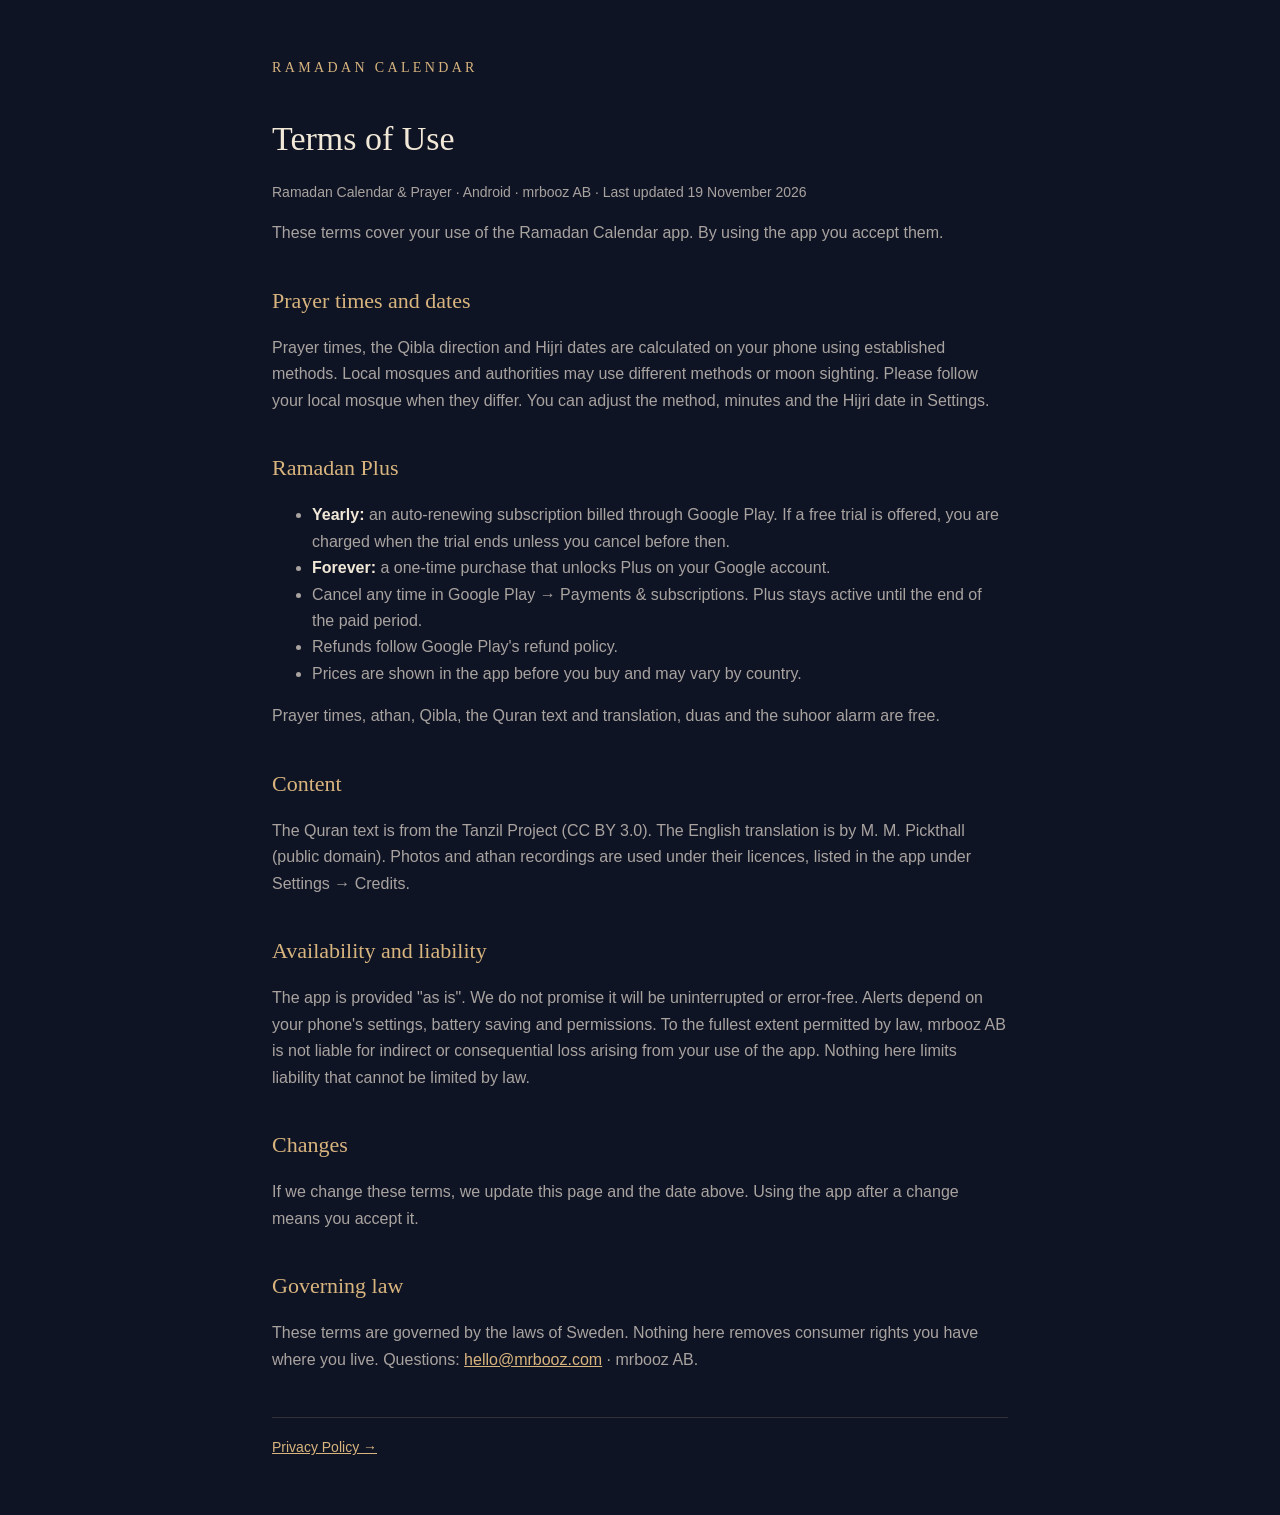
==== terms.html @ 78e8bfba "Privacy policy and terms for Ramadan Calendar" ====
<!doctype html>
<html lang="en"><head><meta charset="utf-8"><meta name="viewport" content="width=device-width,initial-scale=1">
<title>Ramadan Calendar — Terms of Use</title><link rel="stylesheet" href="style.css"></head><body><main>
<div class="mark">RAMADAN CALENDAR</div>
<h1>Terms of Use</h1>
<p class="sub">Ramadan Calendar &amp; Prayer · Android · mrbooz AB · Last updated 19 November 2026</p>

<p>These terms cover your use of the Ramadan Calendar app. By using the app you accept them.</p>

<h2>Prayer times and dates</h2>
<p>Prayer times, the Qibla direction and Hijri dates are calculated on your phone using established methods. Local mosques and authorities may use different methods or moon sighting. Please follow your local mosque when they differ. You can adjust the method, minutes and the Hijri date in Settings.</p>

<h2>Ramadan Plus</h2>
<ul>
<li><strong>Yearly:</strong> an auto-renewing subscription billed through Google Play. If a free trial is offered, you are charged when the trial ends unless you cancel before then.</li>
<li><strong>Forever:</strong> a one-time purchase that unlocks Plus on your Google account.</li>
<li>Cancel any time in Google Play → Payments &amp; subscriptions. Plus stays active until the end of the paid period.</li>
<li>Refunds follow Google Play's refund policy.</li>
<li>Prices are shown in the app before you buy and may vary by country.</li>
</ul>
<p>Prayer times, athan, Qibla, the Quran text and translation, duas and the suhoor alarm are free.</p>

<h2>Content</h2>
<p>The Quran text is from the Tanzil Project (CC BY 3.0). The English translation is by M. M. Pickthall (public domain). Photos and athan recordings are used under their licences, listed in the app under Settings → Credits.</p>

<h2>Availability and liability</h2>
<p>The app is provided "as is". We do not promise it will be uninterrupted or error-free. Alerts depend on your phone's settings, battery saving and permissions. To the fullest extent permitted by law, mrbooz AB is not liable for indirect or consequential loss arising from your use of the app. Nothing here limits liability that cannot be limited by law.</p>

<h2>Changes</h2>
<p>If we change these terms, we update this page and the date above. Using the app after a change means you accept it.</p>

<h2>Governing law</h2>
<p>These terms are governed by the laws of Sweden. Nothing here removes consumer rights you have where you live. Questions: <a href="mailto:hello@mrbooz.com">hello@mrbooz.com</a> · mrbooz AB.</p>
<nav><a href="./">Privacy Policy →</a></nav>
</main></body></html>
---- style.css ----
:root{--bg:#0F1424;--ink:#F2E8D8;--ink2:#A9A3A0;--line:rgba(216,180,126,.18);--gold:#D8B47E}
body{margin:0;background:var(--bg);color:var(--ink);font:16px/1.65 -apple-system,BlinkMacSystemFont,"Segoe UI",Roboto,sans-serif;padding:56px 18px}
main{max-width:46rem;margin:0 auto}
.mark{font-family:Georgia,serif;letter-spacing:.24em;font-size:14px;color:var(--gold);margin-bottom:32px}
h1{font-family:Georgia,serif;font-weight:400;font-size:34px;margin:0 0 6px}
h2{font-family:Georgia,serif;font-weight:400;font-size:22px;margin:36px 0 8px;color:var(--gold)}
p,li{color:var(--ink2)} strong{color:var(--ink)}
a{color:var(--gold)} .sub{color:var(--ink2);font-size:14px}
nav{margin-top:44px;padding-top:18px;border-top:1px solid var(--line);font-size:14px}
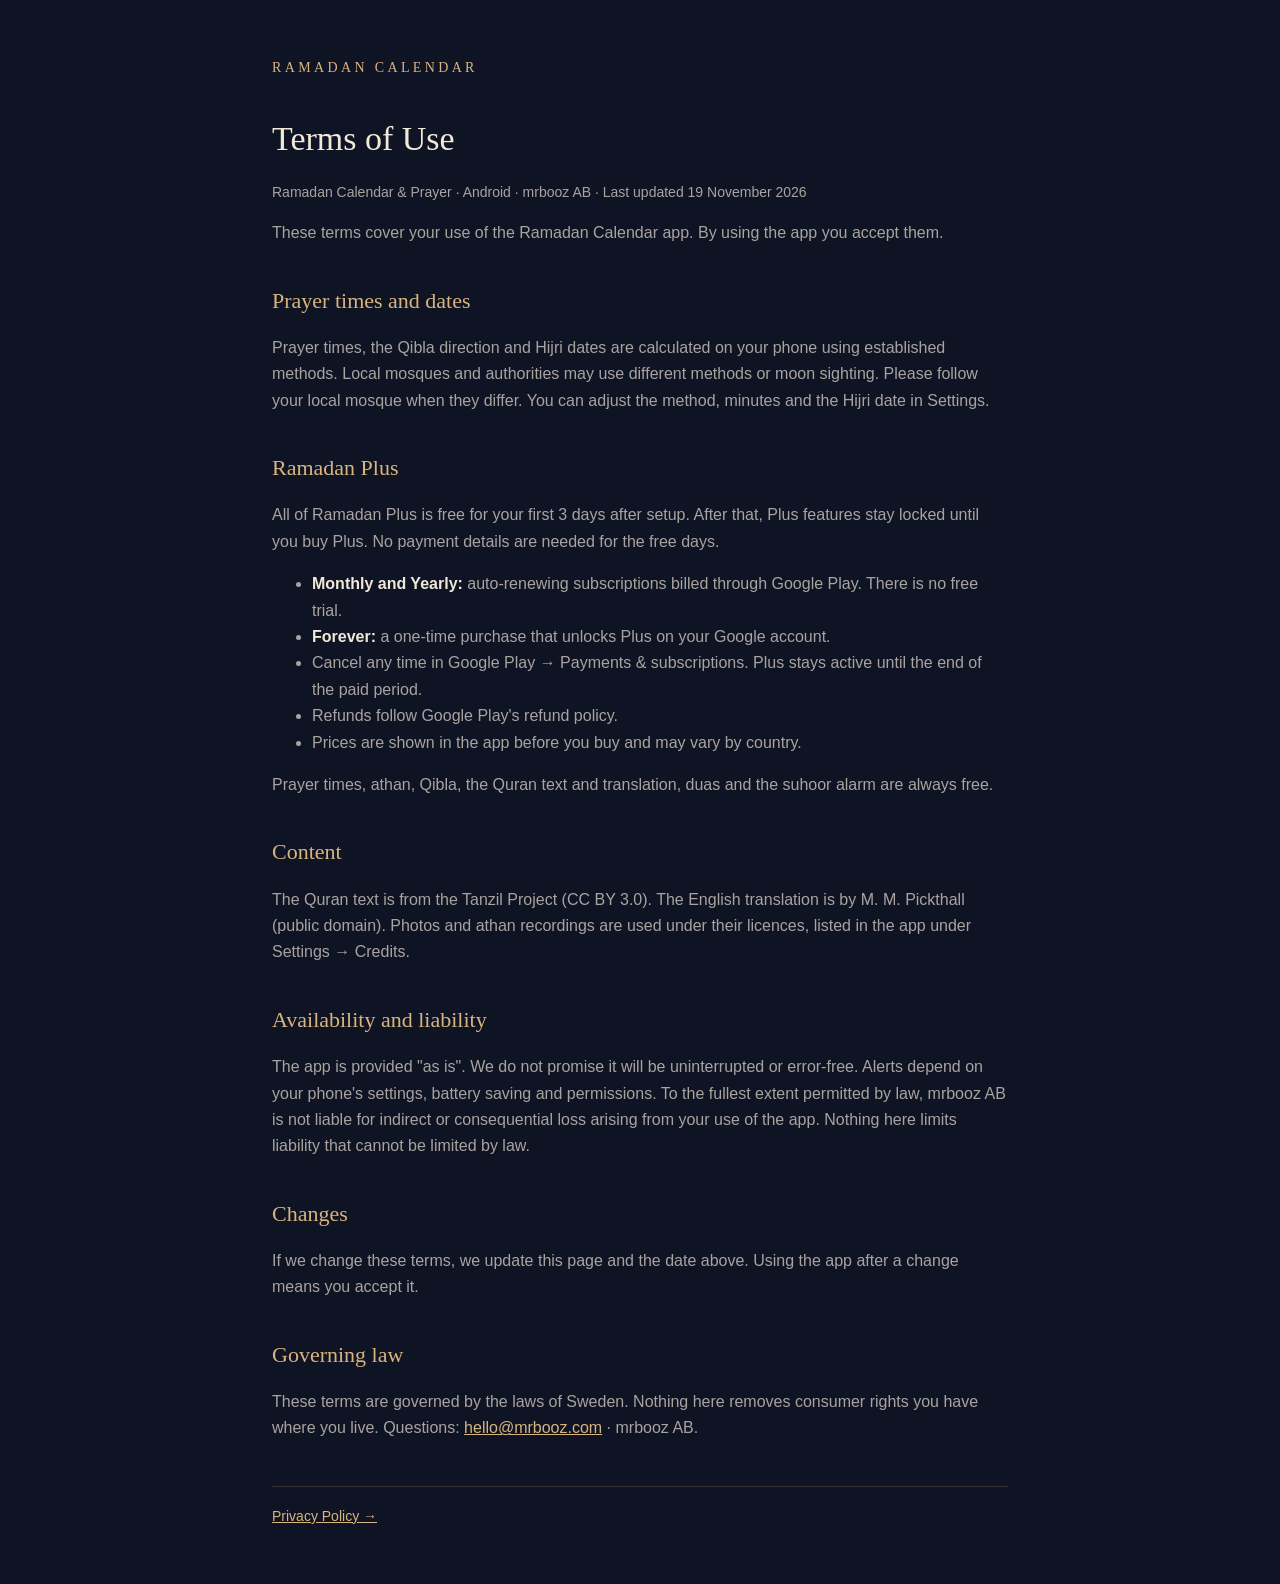
==== commit f48d0dd4: "Terms: monthly/yearly/forever, 3 free days, no trial" ====
--- a/terms.html
+++ b/terms.html
@@ -11,14 +11,15 @@
 <p>Prayer times, the Qibla direction and Hijri dates are calculated on your phone using established methods. Local mosques and authorities may use different methods or moon sighting. Please follow your local mosque when they differ. You can adjust the method, minutes and the Hijri date in Settings.</p>
 
 <h2>Ramadan Plus</h2>
+<p>All of Ramadan Plus is free for your first 3 days after setup. After that, Plus features stay locked until you buy Plus. No payment details are needed for the free days.</p>
 <ul>
-<li><strong>Yearly:</strong> an auto-renewing subscription billed through Google Play. If a free trial is offered, you are charged when the trial ends unless you cancel before then.</li>
+<li><strong>Monthly and Yearly:</strong> auto-renewing subscriptions billed through Google Play. There is no free trial.</li>
 <li><strong>Forever:</strong> a one-time purchase that unlocks Plus on your Google account.</li>
 <li>Cancel any time in Google Play → Payments &amp; subscriptions. Plus stays active until the end of the paid period.</li>
 <li>Refunds follow Google Play's refund policy.</li>
 <li>Prices are shown in the app before you buy and may vary by country.</li>
 </ul>
-<p>Prayer times, athan, Qibla, the Quran text and translation, duas and the suhoor alarm are free.</p>
+<p>Prayer times, athan, Qibla, the Quran text and translation, duas and the suhoor alarm are always free.</p>
 
 <h2>Content</h2>
 <p>The Quran text is from the Tanzil Project (CC BY 3.0). The English translation is by M. M. Pickthall (public domain). Photos and athan recordings are used under their licences, listed in the app under Settings → Credits.</p>
